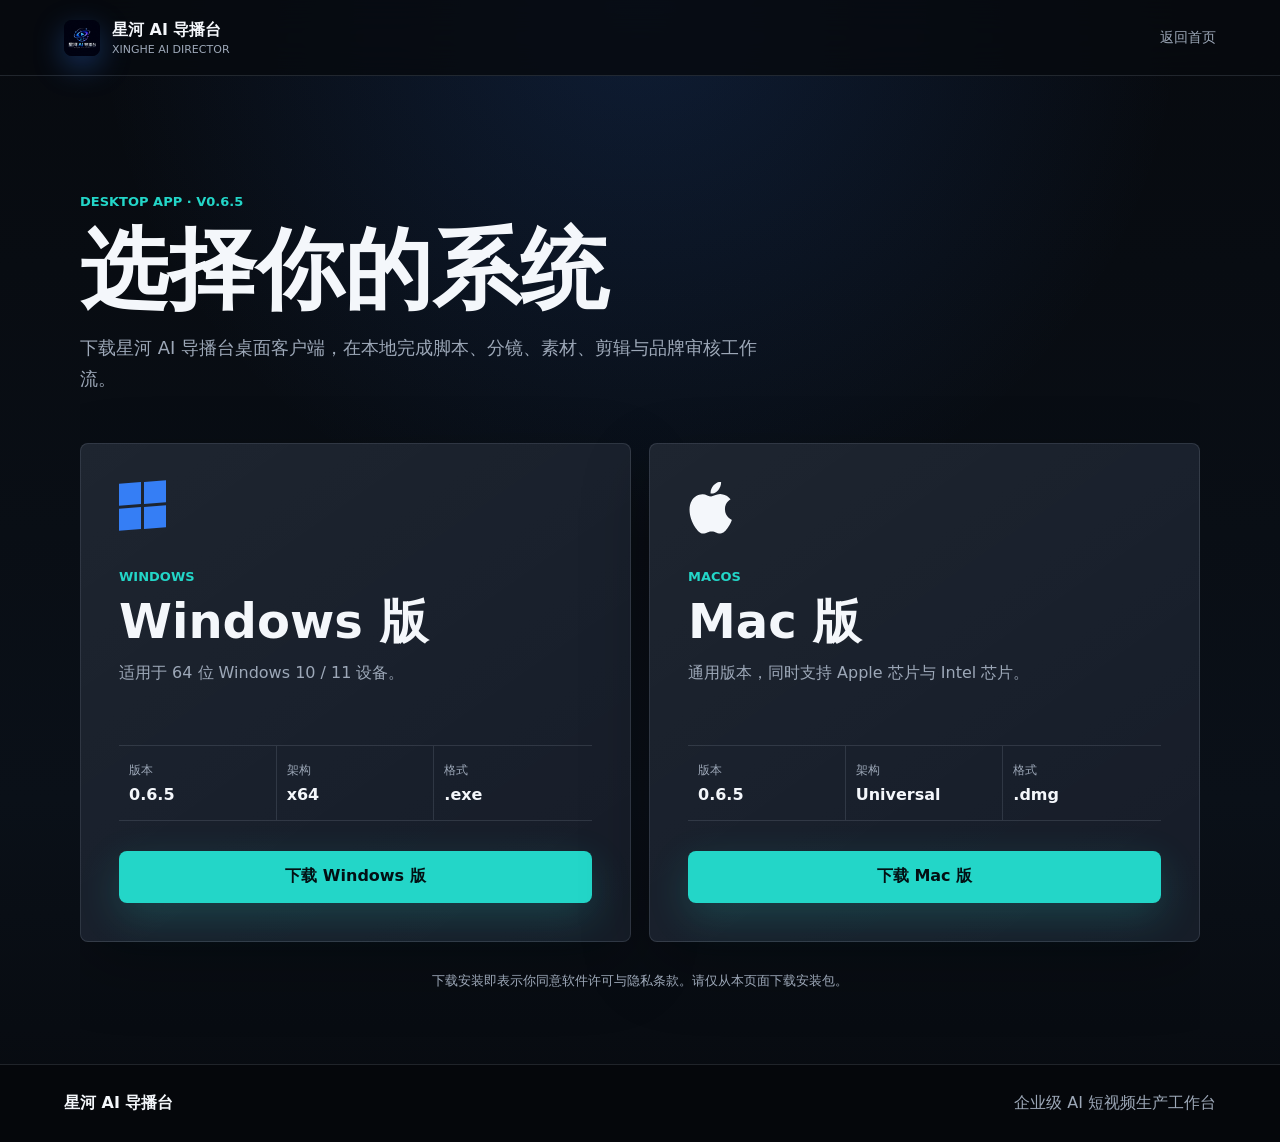
==== download.html @ 480bad88 "Add desktop download page" ====
<!doctype html>
<html lang="zh-CN">
  <head>
    <meta charset="utf-8" />
    <meta name="viewport" content="width=device-width, initial-scale=1" />
    <title>下载星河 AI 导播台</title>
    <meta
      name="description"
      content="下载星河 AI 导播台 Windows 或 macOS 桌面客户端。"
    />
    <link rel="icon" href="./assets/brand/favicon.ico" />
    <link rel="stylesheet" href="./styles.css" />
  </head>
  <body class="download-page">
    <header class="download-header">
      <a class="brand" href="./index.html" aria-label="返回星河 AI 导播台首页">
        <span class="brand-mark">
          <img src="./assets/brand/xinghe-ai-director-logo.png" alt="" />
        </span>
        <span>
          <strong>星河 AI 导播台</strong>
          <small>XINGHE AI DIRECTOR</small>
        </span>
      </a>
      <a class="back-link" href="./index.html">返回首页</a>
    </header>

    <main class="download-main">
      <section class="download-intro">
        <p class="eyebrow">Desktop App · v0.6.5</p>
        <h1>选择你的系统</h1>
        <p>下载星河 AI 导播台桌面客户端，在本地完成脚本、分镜、素材、剪辑与品牌审核工作流。</p>
      </section>

      <section class="platform-selector" aria-label="桌面客户端下载">
        <article class="platform-panel" data-platform="windows">
          <div class="platform-topline">
            <span class="platform-symbol" aria-hidden="true">
              <i></i><i></i><i></i><i></i>
            </span>
            <span class="recommended-badge" hidden>当前系统推荐</span>
          </div>
          <div>
            <p class="platform-kicker">Windows</p>
            <h2>Windows 版</h2>
            <p class="platform-description">适用于 64 位 Windows 10 / 11 设备。</p>
          </div>
          <dl class="release-meta">
            <div><dt>版本</dt><dd>0.6.5</dd></div>
            <div><dt>架构</dt><dd>x64</dd></div>
            <div><dt>格式</dt><dd>.exe</dd></div>
          </dl>
          <a
            class="platform-download"
            href="http://star.xhyqcc.com/__galaxy-ai-director-desktop-release-feed__/stable/v1/galaxy-ai-director-0.6.5-windows-x64-setup.exe"
          >
            下载 Windows 版
          </a>
        </article>

        <article class="platform-panel" data-platform="mac">
          <div class="platform-topline">
            <img class="apple-symbol" src="./assets/brand/apple-logo.svg" alt="Apple" />
            <span class="recommended-badge" hidden>当前系统推荐</span>
          </div>
          <div>
            <p class="platform-kicker">macOS</p>
            <h2>Mac 版</h2>
            <p class="platform-description">通用版本，同时支持 Apple 芯片与 Intel 芯片。</p>
          </div>
          <dl class="release-meta">
            <div><dt>版本</dt><dd>0.6.5</dd></div>
            <div><dt>架构</dt><dd>Universal</dd></div>
            <div><dt>格式</dt><dd>.dmg</dd></div>
          </dl>
          <a
            class="platform-download"
            href="http://star.xhyqcc.com/__galaxy-ai-director-desktop-release-feed__/stable/v1/galaxy-ai-director-0.6.5-macos-universal.dmg"
          >
            下载 Mac 版
          </a>
        </article>
      </section>

      <p class="download-note">下载安装即表示你同意软件许可与隐私条款。请仅从本页面下载安装包。</p>
    </main>

    <footer class="site-footer download-footer">
      <strong>星河 AI 导播台</strong>
      <span>企业级 AI 短视频生产工作台</span>
    </footer>

    <script src="./download.js"></script>
  </body>
</html>
---- styles.css ----
:root {
  color-scheme: dark;
  --bg: #070a0f;
  --bg-soft: #0b1018;
  --panel: #111824;
  --panel-2: #151f2d;
  --text: #f4f7fb;
  --muted: #9da8b8;
  --line: rgba(157, 168, 184, 0.18);
  --cyan: #23d6c8;
  --blue: #357ef5;
  --gold: #f5b84b;
  --green: #2dd47a;
  --danger: #ff6a3d;
  --shadow: 0 24px 80px rgba(0, 0, 0, 0.36);
}

* {
  box-sizing: border-box;
}

html {
  scroll-behavior: smooth;
}

body {
  margin: 0;
  background:
    radial-gradient(circle at 82% 10%, rgba(35, 214, 200, 0.14), transparent 28rem),
    linear-gradient(180deg, #070a0f 0%, #0a0e15 46%, #f3f6fb 46%, #f3f6fb 57%, #070a0f 57%);
  color: var(--text);
  font-family: Inter, "PingFang SC", "Microsoft YaHei", system-ui, sans-serif;
  letter-spacing: 0;
}

a {
  color: inherit;
  text-decoration: none;
}

img {
  display: block;
  max-width: 100%;
}

.site-header {
  position: sticky;
  top: 0;
  z-index: 20;
  display: grid;
  grid-template-columns: auto 1fr auto;
  align-items: center;
  gap: 24px;
  min-height: 72px;
  padding: 12px clamp(18px, 4vw, 56px);
  background: rgba(7, 10, 15, 0.82);
  border-bottom: 1px solid var(--line);
  backdrop-filter: blur(18px);
}

.brand {
  display: inline-flex;
  align-items: center;
  gap: 12px;
}

.brand-mark {
  display: grid;
  place-items: center;
  width: 36px;
  height: 36px;
  border-radius: 8px;
  overflow: hidden;
  background: #05070b;
  box-shadow: 0 10px 30px rgba(53, 126, 245, 0.35);
}

.brand-mark img {
  width: 100%;
  height: 100%;
  object-fit: cover;
}

.brand strong,
.brand small {
  display: block;
}

.brand small {
  margin-top: 2px;
  color: var(--muted);
  font-size: 11px;
}

.site-nav {
  display: flex;
  justify-content: center;
  gap: clamp(16px, 3vw, 36px);
  color: var(--muted);
  font-size: 14px;
}

.site-nav a:hover {
  color: var(--text);
}

.header-cta,
.button {
  display: inline-flex;
  align-items: center;
  justify-content: center;
  min-height: 44px;
  padding: 0 20px;
  border-radius: 8px;
  font-weight: 700;
}

.header-cta,
.button.primary {
  background: var(--cyan);
  color: #031014;
  box-shadow: 0 14px 40px rgba(35, 214, 200, 0.24);
}

.button.ghost {
  border: 1px solid var(--line);
  color: var(--text);
  background: rgba(255, 255, 255, 0.04);
}

.menu-button {
  display: none;
  width: 42px;
  height: 42px;
  border: 1px solid var(--line);
  border-radius: 8px;
  background: rgba(255, 255, 255, 0.05);
  color: var(--text);
  font-size: 22px;
}

main {
  overflow: hidden;
}

section {
  padding: clamp(72px, 9vw, 124px) clamp(18px, 5vw, 72px);
}

.section-band {
  background:
    linear-gradient(135deg, rgba(35, 214, 200, 0.08), transparent 34%),
    var(--bg-soft);
}

.hero {
  display: grid;
  grid-template-columns: minmax(0, 0.85fr) minmax(0, 1.15fr);
  gap: clamp(36px, 6vw, 72px);
  align-items: start;
  min-height: calc(100vh - 72px);
  padding-top: clamp(44px, 7vw, 88px);
}

.eyebrow {
  margin: 0 0 14px;
  color: var(--cyan);
  font-size: 13px;
  font-weight: 800;
  letter-spacing: 0;
  text-transform: uppercase;
}

h1,
h2,
h3,
p {
  margin-top: 0;
}

h1 {
  margin-bottom: 22px;
  font-size: clamp(54px, 7vw, 96px);
  line-height: 0.95;
}

h2 {
  margin-bottom: 18px;
  font-size: clamp(32px, 4.2vw, 56px);
  line-height: 1.05;
}

h3 {
  margin-bottom: 10px;
  font-size: clamp(20px, 2vw, 28px);
}

p {
  color: var(--muted);
  line-height: 1.75;
}

.hero-lede {
  max-width: 760px;
  color: var(--text);
  font-size: clamp(21px, 2.3vw, 30px);
  line-height: 1.35;
}

.hero-sub {
  max-width: 660px;
  font-size: 17px;
}

.hero-actions,
.tag-row {
  display: flex;
  flex-wrap: wrap;
  gap: 12px;
}

.hero-actions {
  margin: 30px 0 28px;
}

.tag-row span,
.scene-strip span {
  display: inline-flex;
  align-items: center;
  min-height: 34px;
  padding: 0 13px;
  border: 1px solid rgba(35, 214, 200, 0.24);
  border-radius: 8px;
  background: rgba(35, 214, 200, 0.08);
  color: #dffdfa;
  font-size: 13px;
}

.hero-visual {
  position: relative;
  min-width: 0;
}

.screen-frame {
  overflow: hidden;
  border: 1px solid rgba(157, 168, 184, 0.22);
  border-radius: 8px;
  background: #0d121b;
  box-shadow: var(--shadow);
}

.screen-frame img {
  width: 100%;
}

.video-frame {
  position: relative;
  background:
    linear-gradient(180deg, rgba(5, 7, 11, 0.16), rgba(5, 7, 11, 0.58)),
    #05070b;
}

.video-frame::after {
  content: "";
  position: absolute;
  inset: 0;
  pointer-events: none;
  border-radius: 8px;
  box-shadow: inset 0 0 0 1px rgba(255, 255, 255, 0.04), inset 0 -80px 120px rgba(5, 7, 11, 0.22);
}

.hero-video {
  display: block;
  width: 100%;
  aspect-ratio: 16 / 10;
  object-fit: cover;
}

.floating {
  animation: float 7s ease-in-out infinite;
}

@keyframes float {
  0%,
  100% {
    transform: translateY(0);
  }
  50% {
    transform: translateY(-12px);
  }
}

.hero-metrics {
  position: absolute;
  right: 24px;
  bottom: -28px;
  display: flex;
  gap: 10px;
  padding: 12px;
  border: 1px solid var(--line);
  border-radius: 8px;
  background: rgba(11, 16, 24, 0.92);
  box-shadow: var(--shadow);
}

.hero-metrics span {
  padding: 10px 12px;
  border-radius: 8px;
  background: rgba(255, 255, 255, 0.05);
  color: var(--muted);
  font-size: 13px;
}

.hero-metrics strong {
  color: var(--text);
}

.scene-strip {
  display: flex;
  gap: 12px;
  overflow-x: auto;
  padding-top: 24px;
  padding-bottom: 24px;
  background: #f3f6fb;
}

.scene-strip span {
  flex: 0 0 auto;
  border-color: rgba(17, 24, 39, 0.12);
  background: #ffffff;
  color: #111827;
  box-shadow: 0 8px 22px rgba(17, 24, 39, 0.06);
}

.section-heading {
  max-width: 880px;
  margin: 0 auto 42px;
  text-align: center;
}

.workflow {
  background: #f3f6fb;
  color: #111827;
}

.workflow .section-heading p,
.workflow-grid p {
  color: #4b5563;
}

.workflow-grid,
.feature-grid,
.solution-grid {
  display: grid;
  grid-template-columns: repeat(4, minmax(0, 1fr));
  gap: 16px;
  max-width: 1240px;
  margin: 0 auto;
}

.workflow-grid article,
.feature-grid article,
.solution-grid article {
  min-height: 210px;
  padding: 24px;
  border: 1px solid var(--line);
  border-radius: 8px;
  background: rgba(255, 255, 255, 0.04);
}

.workflow-grid article {
  border-color: rgba(17, 24, 39, 0.1);
  background: #ffffff;
  box-shadow: 0 16px 40px rgba(17, 24, 39, 0.06);
}

.workflow-grid span {
  display: inline-flex;
  margin-bottom: 28px;
  color: var(--blue);
  font-weight: 900;
}

.feature-grid {
  grid-template-columns: repeat(3, minmax(0, 1fr));
}

.feature-grid article {
  min-height: 190px;
  background: linear-gradient(180deg, rgba(255, 255, 255, 0.06), rgba(255, 255, 255, 0.02));
}

.screens {
  background: var(--bg);
}

.showcase {
  display: grid;
  grid-template-columns: minmax(280px, 0.34fr) minmax(0, 0.66fr);
  gap: 28px;
  align-items: center;
  max-width: 1280px;
  margin: 0 auto;
}

.showcase-copy {
  padding: 28px;
  border: 1px solid var(--line);
  border-radius: 8px;
  background: var(--panel);
}

.showcase-tabs {
  display: flex;
  flex-wrap: wrap;
  gap: 8px;
  margin-top: 24px;
}

.showcase-tabs button {
  min-height: 38px;
  padding: 0 12px;
  border: 1px solid var(--line);
  border-radius: 8px;
  background: rgba(255, 255, 255, 0.04);
  color: var(--muted);
  cursor: pointer;
}

.showcase-tabs button.active,
.showcase-tabs button:hover {
  border-color: rgba(35, 214, 200, 0.5);
  color: var(--text);
  background: rgba(35, 214, 200, 0.1);
}

.screen-frame.large {
  min-height: 360px;
}

.screen-frame.large img {
  transition: opacity 260ms ease, transform 260ms ease;
}

.screen-frame.large img.is-changing {
  animation: showcaseFade 420ms ease;
}

@keyframes showcaseFade {
  0% {
    opacity: 0;
    transform: translateY(10px) scale(0.985);
  }
  100% {
    opacity: 1;
    transform: translateY(0) scale(1);
  }
}

.product-tour {
  background:
    linear-gradient(180deg, rgba(35, 214, 200, 0.08), transparent 18rem),
    #f3f6fb;
  color: #111827;
}

.product-tour .section-heading p,
.tour-hero-card p,
.tour-grid p {
  color: #4b5563;
}

.tour-layout {
  max-width: 1280px;
  margin: 0 auto;
}

.tour-hero-card {
  display: grid;
  grid-template-columns: minmax(280px, 0.34fr) minmax(0, 0.66fr);
  gap: 28px;
  align-items: center;
  margin-bottom: 22px;
  padding: 24px;
  border: 1px solid rgba(17, 24, 39, 0.1);
  border-radius: 8px;
  background: #ffffff;
  box-shadow: 0 18px 50px rgba(17, 24, 39, 0.08);
}

.tour-hero-card .screen-frame,
.tour-grid .screen-frame {
  border-color: rgba(17, 24, 39, 0.1);
  box-shadow: 0 16px 36px rgba(17, 24, 39, 0.1);
}

.tour-grid {
  display: grid;
  grid-template-columns: repeat(3, minmax(0, 1fr));
  gap: 18px;
}

.tour-grid article {
  min-width: 0;
  padding: 14px 14px 20px;
  border: 1px solid rgba(17, 24, 39, 0.1);
  border-radius: 8px;
  background: #ffffff;
  box-shadow: 0 14px 34px rgba(17, 24, 39, 0.06);
}

.tour-grid .screen-frame {
  margin-bottom: 18px;
}

.tour-grid span {
  display: inline-flex;
  margin-bottom: 10px;
  color: var(--blue);
  font-weight: 900;
}

.tour-grid h3 {
  font-size: 22px;
}

.solutions .solution-grid {
  grid-template-columns: repeat(4, minmax(0, 1fr));
}

.faq {
  background: #f3f6fb;
  color: #111827;
}

.faq .section-heading p {
  color: #4b5563;
}

.faq-list {
  max-width: 920px;
  margin: 0 auto;
}

details {
  margin-bottom: 12px;
  border: 1px solid rgba(17, 24, 39, 0.12);
  border-radius: 8px;
  background: #ffffff;
  box-shadow: 0 12px 30px rgba(17, 24, 39, 0.05);
}

summary {
  cursor: pointer;
  padding: 20px 22px;
  font-weight: 800;
}

details p {
  padding: 0 22px 20px;
  color: #4b5563;
}

.footer-cta {
  text-align: center;
}

.footer-cta p {
  max-width: 680px;
  margin-right: auto;
  margin-left: auto;
}

.site-footer {
  display: flex;
  justify-content: space-between;
  gap: 16px;
  padding: 28px clamp(18px, 5vw, 72px);
  border-top: 1px solid var(--line);
  background: #05070b;
  color: var(--muted);
}

.site-footer strong {
  color: var(--text);
}

.download-page {
  min-height: 100vh;
  background:
    radial-gradient(circle at 50% 0%, rgba(53, 126, 245, 0.16), transparent 34rem),
    linear-gradient(180deg, #070a0f, #0a1018 70%, #070a0f);
}

.download-header {
  display: flex;
  align-items: center;
  justify-content: space-between;
  min-height: 76px;
  padding: 14px clamp(18px, 5vw, 72px);
  border-bottom: 1px solid var(--line);
  background: rgba(7, 10, 15, 0.82);
  backdrop-filter: blur(18px);
}

.back-link {
  color: var(--muted);
  font-size: 14px;
}

.back-link:hover {
  color: var(--text);
}

.download-main {
  width: min(1120px, calc(100% - 36px));
  min-height: calc(100vh - 144px);
  margin: 0 auto;
  padding: clamp(72px, 9vw, 124px) 0 72px;
}

.download-intro {
  max-width: 760px;
  margin-bottom: 48px;
  padding: 0;
}

.download-intro h1 {
  margin-bottom: 20px;
  font-size: clamp(48px, 7vw, 88px);
}

.download-intro > p:last-child {
  max-width: 680px;
  font-size: 18px;
}

.platform-selector {
  display: grid;
  grid-template-columns: repeat(2, minmax(0, 1fr));
  gap: 18px;
  padding: 0;
}

.platform-panel {
  display: grid;
  grid-template-rows: auto auto auto auto;
  gap: 30px;
  min-height: 440px;
  padding: clamp(24px, 3vw, 38px);
  border: 1px solid var(--line);
  border-radius: 8px;
  background:
    linear-gradient(145deg, rgba(255, 255, 255, 0.055), rgba(255, 255, 255, 0.018)),
    var(--panel);
  box-shadow: 0 24px 70px rgba(0, 0, 0, 0.24);
}

.platform-panel.is-recommended {
  border-color: rgba(35, 214, 200, 0.58);
  box-shadow: 0 24px 70px rgba(0, 0, 0, 0.3), 0 0 0 1px rgba(35, 214, 200, 0.12);
}

.platform-topline {
  display: flex;
  align-items: flex-start;
  justify-content: space-between;
  min-height: 54px;
}

.platform-symbol {
  display: grid;
  grid-template-columns: repeat(2, 22px);
  grid-template-rows: repeat(2, 22px);
  gap: 3px;
  transform: skewY(-4deg);
}

.platform-symbol i {
  display: block;
  background: var(--blue);
}

.apple-symbol {
  width: 52px;
  height: 52px;
  object-fit: contain;
  color: var(--text);
}

.recommended-badge {
  min-height: 28px;
  padding: 5px 10px;
  border: 1px solid rgba(35, 214, 200, 0.34);
  border-radius: 8px;
  background: rgba(35, 214, 200, 0.1);
  color: var(--cyan);
  font-size: 12px;
  font-weight: 700;
}

.platform-kicker {
  margin-bottom: 8px;
  color: var(--cyan);
  font-size: 13px;
  font-weight: 800;
  text-transform: uppercase;
}

.platform-panel h2 {
  margin-bottom: 12px;
  font-size: clamp(32px, 4vw, 48px);
}

.platform-description {
  min-height: 56px;
  margin-bottom: 0;
}

.release-meta {
  display: grid;
  grid-template-columns: repeat(3, minmax(0, 1fr));
  margin: 0;
  border-top: 1px solid var(--line);
  border-bottom: 1px solid var(--line);
}

.release-meta div {
  padding: 16px 10px;
  border-right: 1px solid var(--line);
}

.release-meta div:last-child {
  border-right: 0;
}

.release-meta dt {
  margin-bottom: 6px;
  color: var(--muted);
  font-size: 12px;
}

.release-meta dd {
  margin: 0;
  color: var(--text);
  font-weight: 700;
}

.platform-download {
  display: inline-flex;
  align-items: center;
  justify-content: center;
  align-self: end;
  min-height: 52px;
  padding: 0 20px;
  border-radius: 8px;
  background: var(--cyan);
  color: #031014;
  font-weight: 800;
  box-shadow: 0 14px 40px rgba(35, 214, 200, 0.2);
}

.platform-download:hover {
  filter: brightness(1.06);
}

.download-note {
  margin: 28px 0 0;
  text-align: center;
  font-size: 13px;
}

.download-footer {
  min-height: 68px;
}

@media (max-width: 1080px) {
  .hero,
  .showcase,
  .tour-hero-card {
    grid-template-columns: 1fr;
  }

  .workflow-grid,
  .feature-grid,
  .solution-grid,
  .tour-grid,
  .solutions .solution-grid {
    grid-template-columns: repeat(2, minmax(0, 1fr));
  }

  .hero-metrics {
    position: static;
    margin-top: 14px;
    flex-wrap: wrap;
  }
}

@media (max-width: 760px) {
  .site-header {
    grid-template-columns: auto auto;
  }

  .menu-button {
    display: inline-grid;
    place-items: center;
    justify-self: end;
  }

  .site-nav,
  .header-cta {
    display: none;
  }

  .site-header.open .site-nav {
    grid-column: 1 / -1;
    display: grid;
    justify-content: stretch;
    gap: 4px;
    padding-top: 10px;
  }

  .site-header.open .site-nav a {
    padding: 12px 0;
    border-bottom: 1px solid var(--line);
  }

  .hero {
    min-height: auto;
  }

  .hero-actions .button {
    width: 100%;
  }

  .workflow-grid,
  .feature-grid,
  .solution-grid,
  .tour-grid,
  .solutions .solution-grid {
    grid-template-columns: 1fr;
  }

  .workflow-grid article,
  .feature-grid article,
  .solution-grid article {
    min-height: auto;
  }

  .showcase-copy {
    padding: 20px;
  }

  .screen-frame.large {
    min-height: auto;
  }

  .site-footer {
    display: grid;
  }

  .download-header {
    min-height: 68px;
  }

  .download-header .brand small {
    display: none;
  }

  .download-main {
    padding-top: 56px;
  }

  .platform-selector {
    grid-template-columns: 1fr;
  }

  .platform-panel {
    min-height: auto;
  }

  .release-meta {
    font-size: 14px;
  }
}
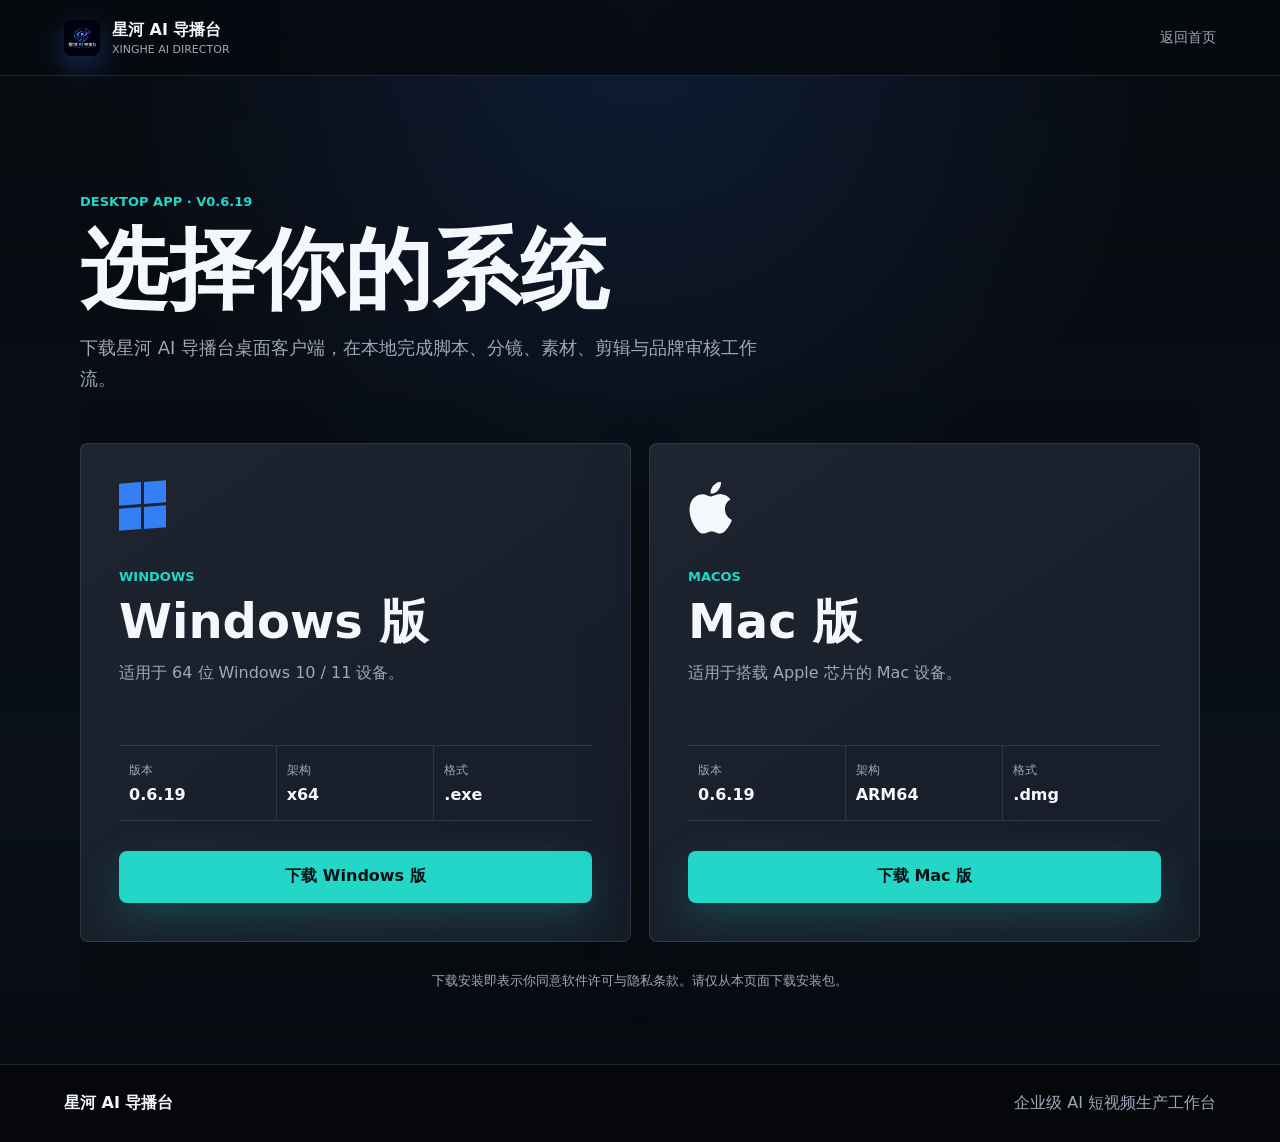
==== commit 055aaa5d: "Update desktop downloads to v0.6.19" ====
--- a/download.html
+++ b/download.html
@@ -9,7 +9,7 @@
       content="下载星河 AI 导播台 Windows 或 macOS 桌面客户端。"
     />
     <link rel="icon" href="./assets/brand/favicon.ico" />
-    <link rel="stylesheet" href="./styles.css" />
+    <link rel="stylesheet" href="./styles.css?v=20260608-download" />
   </head>
   <body class="download-page">
     <header class="download-header">
@@ -27,7 +27,7 @@
 
     <main class="download-main">
       <section class="download-intro">
-        <p class="eyebrow">Desktop App · v0.6.5</p>
+        <p class="eyebrow">Desktop App · v0.6.19</p>
         <h1>选择你的系统</h1>
         <p>下载星河 AI 导播台桌面客户端，在本地完成脚本、分镜、素材、剪辑与品牌审核工作流。</p>
       </section>
@@ -46,13 +46,13 @@
             <p class="platform-description">适用于 64 位 Windows 10 / 11 设备。</p>
           </div>
           <dl class="release-meta">
-            <div><dt>版本</dt><dd>0.6.5</dd></div>
+            <div><dt>版本</dt><dd>0.6.19</dd></div>
             <div><dt>架构</dt><dd>x64</dd></div>
             <div><dt>格式</dt><dd>.exe</dd></div>
           </dl>
           <a
             class="platform-download"
-            href="http://star.xhyqcc.com/__galaxy-ai-director-desktop-release-feed__/stable/v1/galaxy-ai-director-0.6.5-windows-x64-setup.exe"
+            href="http://star.xhyqcc.com/__galaxy-ai-director-desktop-release-feed__/stable/v1/%E6%98%9F%E6%B2%B3%20AI%20%E5%AF%BC%E6%92%AD%E5%8F%B0%20Setup%200.6.19.exe"
           >
             下载 Windows 版
           </a>
@@ -66,16 +66,16 @@
           <div>
             <p class="platform-kicker">macOS</p>
             <h2>Mac 版</h2>
-            <p class="platform-description">通用版本，同时支持 Apple 芯片与 Intel 芯片。</p>
+            <p class="platform-description">适用于搭载 Apple 芯片的 Mac 设备。</p>
           </div>
           <dl class="release-meta">
-            <div><dt>版本</dt><dd>0.6.5</dd></div>
-            <div><dt>架构</dt><dd>Universal</dd></div>
+            <div><dt>版本</dt><dd>0.6.19</dd></div>
+            <div><dt>架构</dt><dd>ARM64</dd></div>
             <div><dt>格式</dt><dd>.dmg</dd></div>
           </dl>
           <a
             class="platform-download"
-            href="http://star.xhyqcc.com/__galaxy-ai-director-desktop-release-feed__/stable/v1/galaxy-ai-director-0.6.5-macos-universal.dmg"
+            href="http://star.xhyqcc.com/__galaxy-ai-director-desktop-release-feed__/stable/v1/%E6%98%9F%E6%B2%B3%20AI%20%E5%AF%BC%E6%92%AD%E5%8F%B0-0.6.19-arm64.dmg"
           >
             下载 Mac 版
           </a>
@@ -90,6 +90,6 @@
       <span>企业级 AI 短视频生产工作台</span>
     </footer>
 
-    <script src="./download.js"></script>
+    <script src="./download.js?v=20260608-download"></script>
   </body>
 </html>
